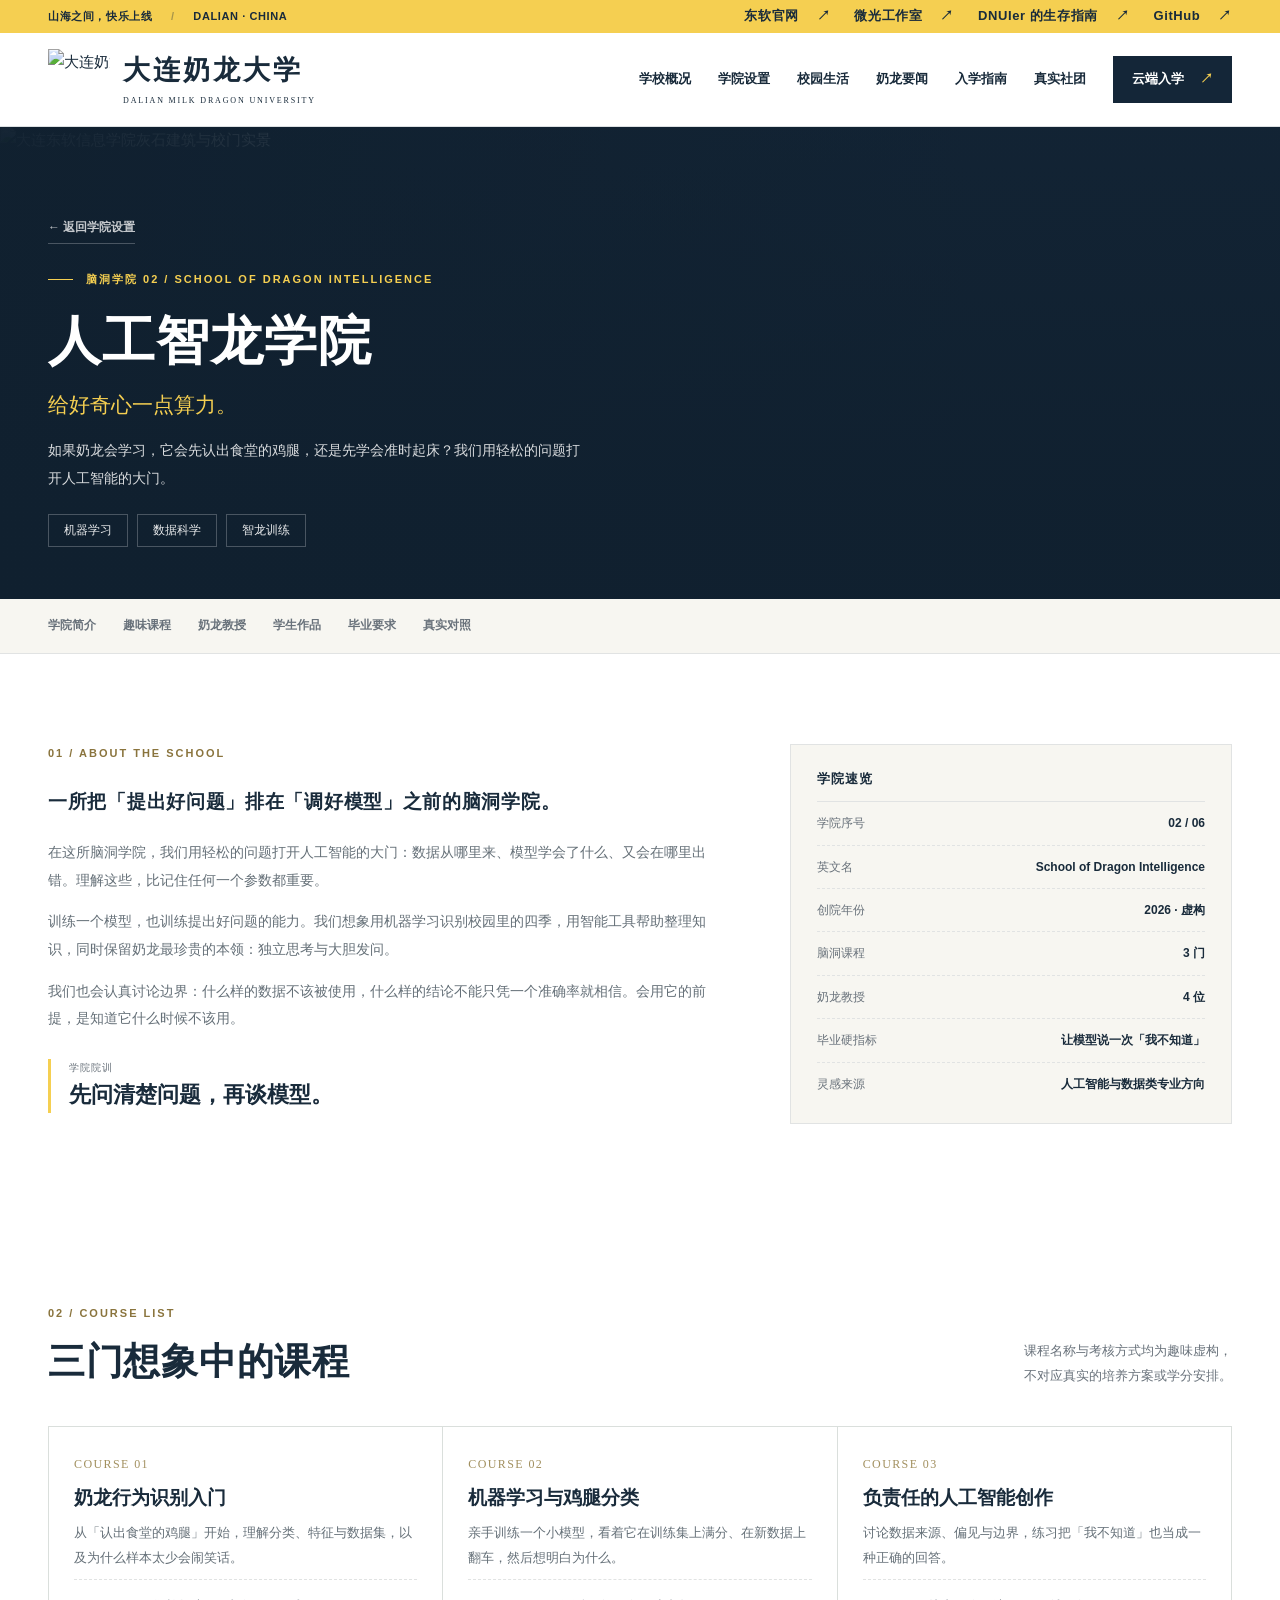
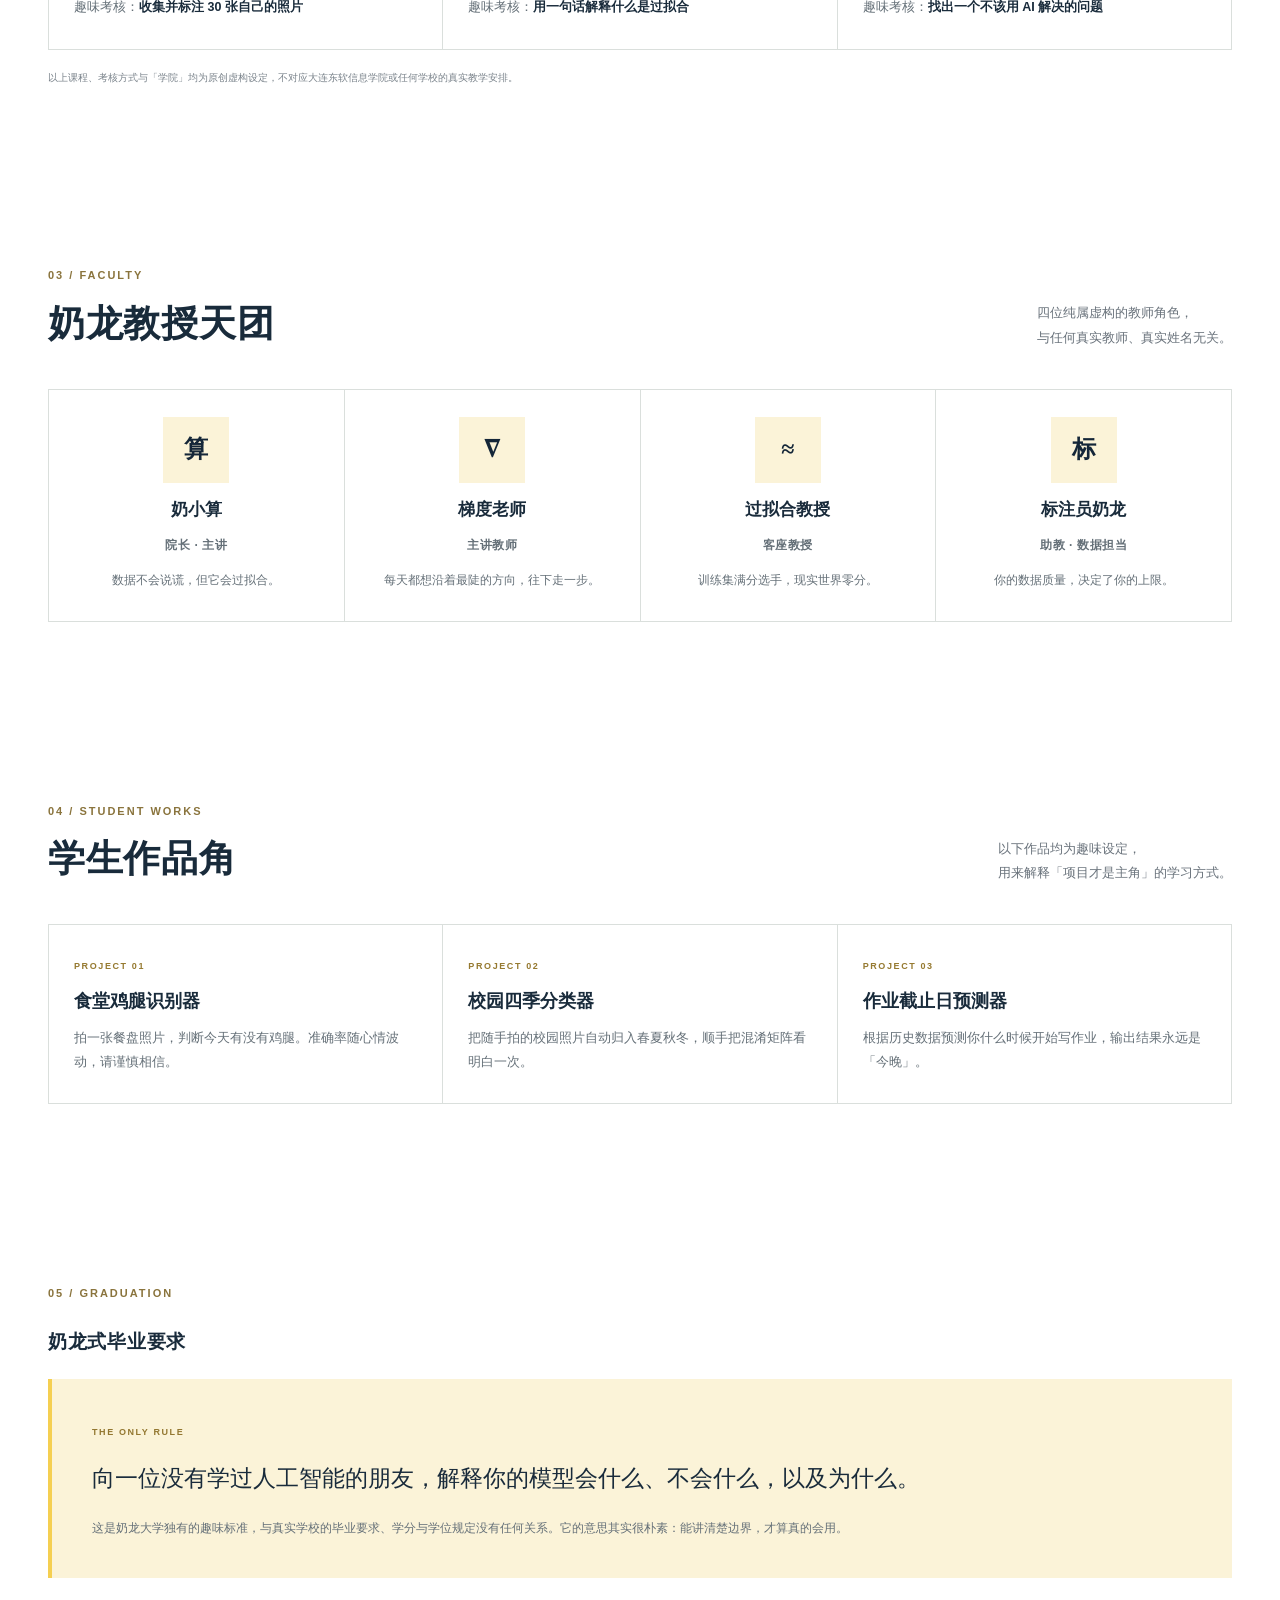
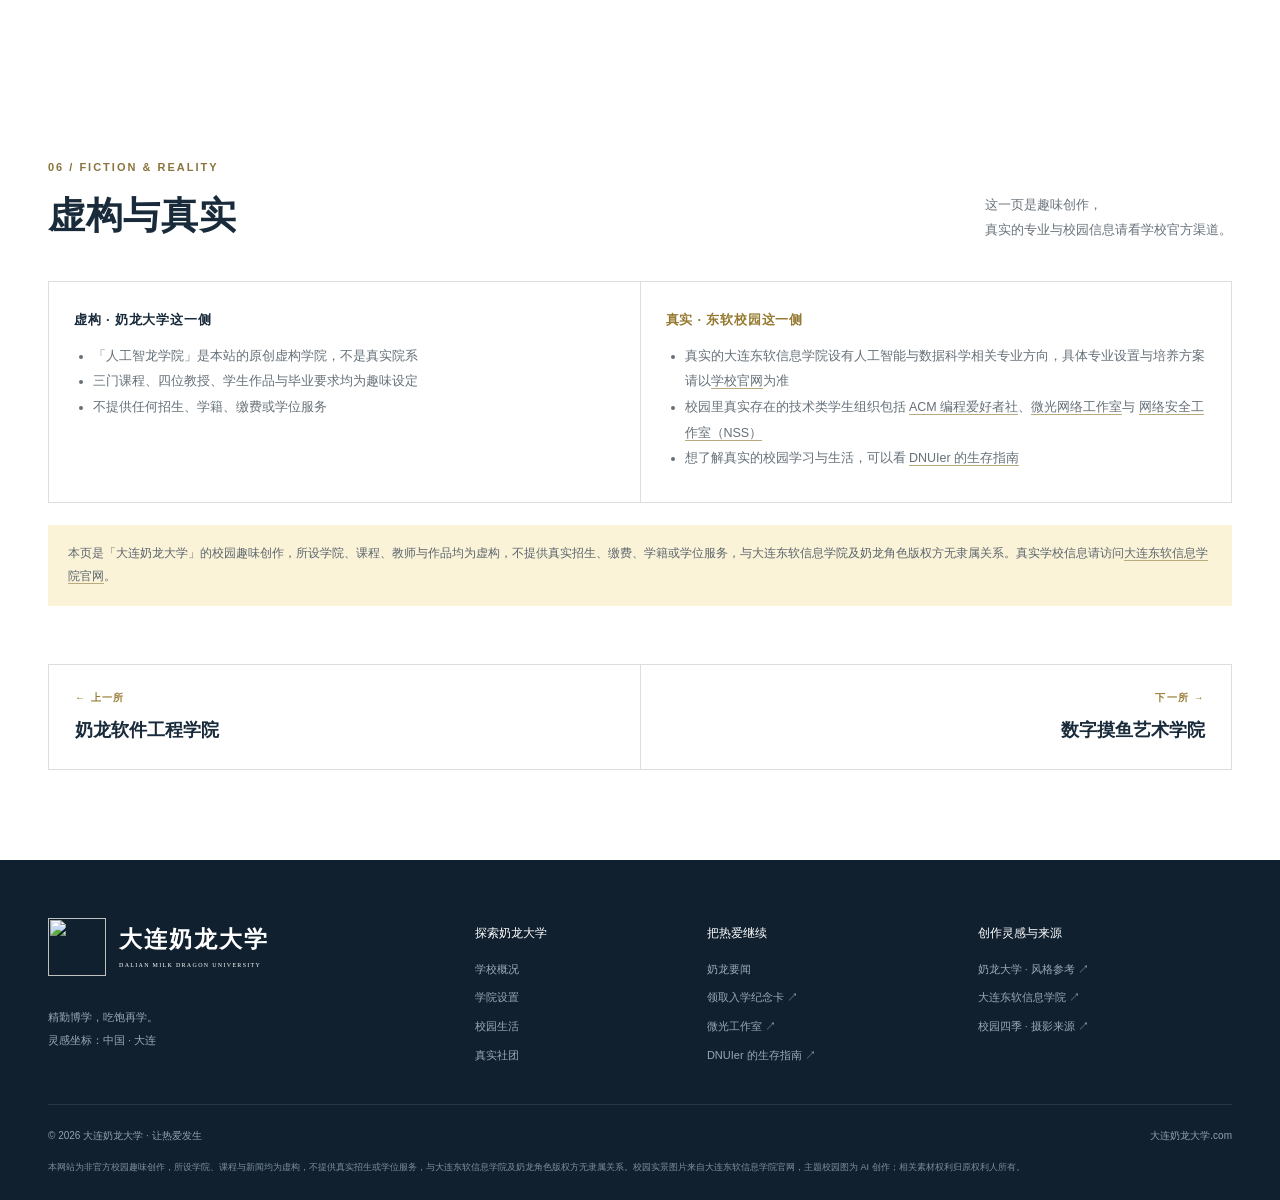
==== colleges/ai.html @ c1410fdd "Merge 15988d5e359f0f65847bacc19c4eb65c3ef01b63 into 40d638a2d2ecd57231e41bf00208ca8f3bccf29f" ====
<!doctype html>
<html lang="zh-CN">
<head>
  <meta charset="UTF-8">
  <meta name="viewport" content="width=device-width,initial-scale=1">
  <meta name="theme-color" content="#142638">
  <title>人工智龙学院 · 大连奶龙大学</title>
  <meta name="description" content="人工智龙学院：机器学习、数据科学、智龙训练。三门想象中的课程、四位虚构教授与一条趣味毕业要求。虚构内容，非招生信息。">
  <link rel="canonical" href="https://xn--pssa0vz4e155inzt.com/colleges/ai.html">
  <meta property="og:title" content="人工智龙学院 · 大连奶龙大学">
  <meta property="og:description" content="给好奇心一点算力。研究人工智能，顺便预测今天食堂吃什么。">
  <meta property="og:image" content="https://xn--pssa0vz4e155inzt.com/assets/campus-overview.webp">
  <meta property="og:type" content="website">
  <meta property="og:locale" content="zh_CN">
  <link rel="icon" href="../assets/seal.svg" type="image/svg+xml">
  <link rel="stylesheet" href="../styles.css?v=7">
  <script src="../app.js?v=2" defer></script>
</head>
<body>
<a class="skip-link" href="#main">跳到主要内容</a>
<div class="utility"><div class="container utility-inner"><span>山海之间，快乐上线 <span class="utility-location"><span class="utility-divider">/</span> DALIAN · CHINA</span></span><nav class="utility-links" aria-label="校园相关网站"><a href="https://www.neusoft.edu.cn/" target="_blank" rel="noopener noreferrer">东软官网 <span aria-hidden="true">↗</span></a><a href="https://shimmer.neusoft.edu.cn/" target="_blank" rel="noopener noreferrer">微光工作室 <span aria-hidden="true">↗</span></a><a href="https://survive.dnui.cc/" target="_blank" rel="noopener noreferrer">DNUIer 的生存指南 <span aria-hidden="true">↗</span></a><a href="https://github.com/zp-home/dalian-nailong" target="_blank" rel="noopener noreferrer">GitHub <span aria-hidden="true">↗</span></a></nav></div></div>
<header class="site-header">
  <div class="container header-inner">
    <a class="brand" href="../index.html" aria-label="大连奶龙大学首页"><img src="../assets/seal.svg" width="62" height="62" alt="大连奶龙大学趣味校徽"><span><strong>大连奶龙大学</strong><small>DALIAN MILK DRAGON UNIVERSITY</small></span></a>
    <button id="menu-toggle" class="menu-toggle" aria-label="打开导航菜单" aria-controls="site-nav" aria-expanded="false"><span></span><span></span><span></span></button>
    <nav id="site-nav" aria-label="主导航"><a href="../index.html#about">学校概况</a><a href="../index.html#colleges">学院设置</a><a href="../index.html#campus">校园生活</a><a href="../index.html#news">奶龙要闻</a><a href="../index.html#join">入学指南</a><a href="../clubs.html">真实社团</a><button class="nav-apply" data-enroll>云端入学 <span aria-hidden="true">↗</span></button></nav>
  </div>
</header>
<main id="main">
  <section class="college-hero" aria-labelledby="college-title">
    <img class="college-hero-image" src="../assets/campus-overview.webp" width="1600" height="780" alt="大连东软信息学院灰石建筑与校门实景" fetchpriority="high">
    <div class="college-hero-shade"></div>
    <div class="college-hero-content">
      <a class="college-back" href="../index.html#colleges">← 返回学院设置</a>
      <p class="eyebrow light"><span></span> 脑洞学院 02 / SCHOOL OF DRAGON INTELLIGENCE</p>
      <h1 id="college-title">人工智龙学院</h1>
      <p class="college-hero-motto">给好奇心一点算力。</p>
      <p class="college-hero-desc">如果奶龙会学习，它会先认出食堂的鸡腿，还是先学会准时起床？我们用轻松的问题打开人工智能的大门。</p>
      <div class="college-hero-tags"><span>机器学习</span><span>数据科学</span><span>智龙训练</span></div>
    </div>
  </section>
  <nav class="college-subnav" aria-label="本页导航"><div class="container"><ul><li><a href="#intro">学院简介</a></li><li><a href="#courses">趣味课程</a></li><li><a href="#faculty">奶龙教授</a></li><li><a href="#projects">学生作品</a></li><li><a href="#graduation">毕业要求</a></li><li><a href="#real">真实对照</a></li></ul></div></nav>
  <section class="section" id="intro" aria-labelledby="intro-title"><div class="container college-intro-grid">
    <div>
      <p class="eyebrow">01 / ABOUT THE SCHOOL</p>
      <h2 id="intro-title" class="college-lead">一所把「提出好问题」排在「调好模型」之前的脑洞学院。</h2>
      <p class="college-body">在这所脑洞学院，我们用轻松的问题打开人工智能的大门：数据从哪里来、模型学会了什么、又会在哪里出错。理解这些，比记住任何一个参数都重要。</p>
      <p class="college-body">训练一个模型，也训练提出好问题的能力。我们想象用机器学习识别校园里的四季，用智能工具帮助整理知识，同时保留奶龙最珍贵的本领：独立思考与大胆发问。</p>
      <p class="college-body">我们也会认真讨论边界：什么样的数据不该被使用，什么样的结论不能只凭一个准确率就相信。会用它的前提，是知道它什么时候不该用。</p>
      <div class="motto"><span>学院院训</span><strong>先问清楚问题，再谈模型。</strong></div>
    </div>
    <aside class="college-facts" aria-labelledby="facts-title">
      <h3 id="facts-title">学院速览</h3>
      <dl>
        <div><dt>学院序号</dt><dd>02 / 06</dd></div>
        <div><dt>英文名</dt><dd>School of Dragon Intelligence</dd></div>
        <div><dt>创院年份</dt><dd>2026 · 虚构</dd></div>
        <div><dt>脑洞课程</dt><dd>3 门</dd></div>
        <div><dt>奶龙教授</dt><dd>4 位</dd></div>
        <div><dt>毕业硬指标</dt><dd>让模型说一次「我不知道」</dd></div>
        <div><dt>灵感来源</dt><dd>人工智能与数据类专业方向</dd></div>
      </dl>
    </aside>
  </div></section>
  <section class="section" id="courses" aria-labelledby="courses-title"><div class="container">
    <div class="section-head"><div><p class="eyebrow">02 / COURSE LIST</p><h2 id="courses-title">三门想象中的课程</h2></div><p>课程名称与考核方式均为趣味虚构，<br>不对应真实的培养方案或学分安排。</p></div>
    <div class="college-grid-3">
      <article class="course-card"><span class="course-no">COURSE 01</span><h3>奶龙行为识别入门</h3><p>从「认出食堂的鸡腿」开始，理解分类、特征与数据集，以及为什么样本太少会闹笑话。</p><p class="course-meta">趣味考核：<b>收集并标注 30 张自己的照片</b></p></article>
      <article class="course-card"><span class="course-no">COURSE 02</span><h3>机器学习与鸡腿分类</h3><p>亲手训练一个小模型，看着它在训练集上满分、在新数据上翻车，然后想明白为什么。</p><p class="course-meta">趣味考核：<b>用一句话解释什么是过拟合</b></p></article>
      <article class="course-card"><span class="course-no">COURSE 03</span><h3>负责任的人工智能创作</h3><p>讨论数据来源、偏见与边界，练习把「我不知道」也当成一种正确的回答。</p><p class="course-meta">趣味考核：<b>找出一个不该用 AI 解决的问题</b></p></article>
    </div>
    <p class="section-footnote">以上课程、考核方式与「学院」均为原创虚构设定，不对应大连东软信息学院或任何学校的真实教学安排。</p>
  </div></section>
  <section class="section" id="faculty" aria-labelledby="faculty-title"><div class="container">
    <div class="section-head"><div><p class="eyebrow">03 / FACULTY</p><h2 id="faculty-title">奶龙教授天团</h2></div><p>四位纯属虚构的教师角色，<br>与任何真实教师、真实姓名无关。</p></div>
    <div class="college-grid-4">
      <article class="faculty-card"><div class="faculty-face" aria-hidden="true">算</div><h3>奶小算</h3><p class="faculty-role">院长 · 主讲</p><p>数据不会说谎，但它会过拟合。</p></article>
      <article class="faculty-card"><div class="faculty-face" aria-hidden="true">∇</div><h3>梯度老师</h3><p class="faculty-role">主讲教师</p><p>每天都想沿着最陡的方向，往下走一步。</p></article>
      <article class="faculty-card"><div class="faculty-face" aria-hidden="true">≈</div><h3>过拟合教授</h3><p class="faculty-role">客座教授</p><p>训练集满分选手，现实世界零分。</p></article>
      <article class="faculty-card"><div class="faculty-face" aria-hidden="true">标</div><h3>标注员奶龙</h3><p class="faculty-role">助教 · 数据担当</p><p>你的数据质量，决定了你的上限。</p></article>
    </div>
  </div></section>
  <section class="section" id="projects" aria-labelledby="projects-title"><div class="container">
    <div class="section-head"><div><p class="eyebrow">04 / STUDENT WORKS</p><h2 id="projects-title">学生作品角</h2></div><p>以下作品均为趣味设定，<br>用来解释「项目才是主角」的学习方式。</p></div>
    <div class="college-grid-3">
      <article class="work-card"><span class="tiny-label">PROJECT 01</span><h3>食堂鸡腿识别器</h3><p>拍一张餐盘照片，判断今天有没有鸡腿。准确率随心情波动，请谨慎相信。</p></article>
      <article class="work-card"><span class="tiny-label">PROJECT 02</span><h3>校园四季分类器</h3><p>把随手拍的校园照片自动归入春夏秋冬，顺手把混淆矩阵看明白一次。</p></article>
      <article class="work-card"><span class="tiny-label">PROJECT 03</span><h3>作业截止日预测器</h3><p>根据历史数据预测你什么时候开始写作业，输出结果永远是「今晚」。</p></article>
    </div>
  </div></section>
  <section class="section" id="graduation" aria-labelledby="graduation-title"><div class="container">
    <p class="eyebrow">05 / GRADUATION</p>
    <h2 id="graduation-title" class="college-lead">奶龙式毕业要求</h2>
    <div class="graduation-panel">
      <span class="tiny-label">THE ONLY RULE</span>
      <blockquote>向一位没有学过人工智能的朋友，解释你的模型会什么、不会什么，以及为什么。</blockquote>
      <p>这是奶龙大学独有的趣味标准，与真实学校的毕业要求、学分与学位规定没有任何关系。它的意思其实很朴素：能讲清楚边界，才算真的会用。</p>
    </div>
  </div></section>
  <section class="section" id="real" aria-labelledby="real-title"><div class="container">
    <div class="section-head"><div><p class="eyebrow">06 / FICTION &amp; REALITY</p><h2 id="real-title">虚构与真实</h2></div><p>这一页是趣味创作，<br>真实的专业与校园信息请看学校官方渠道。</p></div>
    <div class="real-compare">
      <div class="is-fiction"><h3>虚构 · 奶龙大学这一侧</h3><ul><li>「人工智龙学院」是本站的原创虚构学院，不是真实院系</li><li>三门课程、四位教授、学生作品与毕业要求均为趣味设定</li><li>不提供任何招生、学籍、缴费或学位服务</li></ul></div>
      <div class="is-real"><h3>真实 · 东软校园这一侧</h3><ul><li>真实的大连东软信息学院设有人工智能与数据科学相关专业方向，具体专业设置与培养方案请以<a href="https://www.neusoft.edu.cn/" target="_blank" rel="noopener noreferrer">学校官网</a>为准</li><li>校园里真实存在的技术类学生组织包括 <a href="https://acm.dnui.cc/" target="_blank" rel="noopener noreferrer">ACM 编程爱好者社</a>、<a href="https://shimmer.neusoft.edu.cn/" target="_blank" rel="noopener noreferrer">微光网络工作室</a>与 <a href="https://nss.dnui.cc/" target="_blank" rel="noopener noreferrer">网络安全工作室（NSS）</a></li><li>想了解真实的校园学习与生活，可以看 <a href="https://survive.dnui.cc/" target="_blank" rel="noopener noreferrer">DNUIer 的生存指南</a></li></ul></div>
    </div>
    <p class="college-note">本页是「大连奶龙大学」的校园趣味创作，所设学院、课程、教师与作品均为虚构，不提供真实招生、缴费、学籍或学位服务，与大连东软信息学院及奶龙角色版权方无隶属关系。真实学校信息请访问<a href="https://www.neusoft.edu.cn/" target="_blank" rel="noopener noreferrer">大连东软信息学院官网</a>。</p>
    <nav class="college-pager" aria-label="学院导航"><a href="code.html"><span>← 上一所</span><strong>奶龙软件工程学院</strong></a><a class="is-next" href="design.html"><span>下一所 →</span><strong>数字摸鱼艺术学院</strong></a></nav>
  </div></section>
</main>
<footer class="site-footer"><div class="container"><div class="footer-main"><div><a class="brand footer-brand" href="../index.html"><img src="../assets/seal.svg" width="58" height="58" alt=""><span><strong>大连奶龙大学</strong><small>DALIAN MILK DRAGON UNIVERSITY</small></span></a><p>精勤博学，吃饱再学。<br>灵感坐标：中国 · 大连</p></div><div><h3>探索奶龙大学</h3><a href="../index.html#about">学校概况</a><a href="../index.html#colleges">学院设置</a><a href="../index.html#campus">校园生活</a><a href="../clubs.html">真实社团</a></div><div><h3>把热爱继续</h3><a href="../index.html#news">奶龙要闻</a><button data-enroll>领取入学纪念卡 ↗</button><a href="https://shimmer.neusoft.edu.cn/" target="_blank" rel="noopener noreferrer">微光工作室 ↗</a><a href="https://survive.dnui.cc/" target="_blank" rel="noopener noreferrer">DNUIer 的生存指南 ↗</a></div><div><h3>创作灵感与来源</h3><a href="https://www.milkdragonuniversity.me/" target="_blank" rel="noopener noreferrer">奶龙大学 · 风格参考 ↗</a><a href="https://www.neusoft.edu.cn/" target="_blank" rel="noopener noreferrer">大连东软信息学院 ↗</a><a href="https://www.neusoft.edu.cn/html/1074/" target="_blank" rel="noopener noreferrer">校园四季 · 摄影来源 ↗</a></div></div><div class="footer-bottom"><span>© 2026 大连奶龙大学 · 让热爱发生</span><span>大连奶龙大学.com</span></div><p class="disclaimer">本网站为非官方校园趣味创作，所设学院、课程与新闻均为虚构，不提供真实招生或学位服务，与大连东软信息学院及奶龙角色版权方无隶属关系。校园实景图片来自大连东软信息学院官网，主题校园图为 AI 创作；相关素材权利归原权利人所有。</p></div></footer>
<button id="back-to-top" class="back-to-top" aria-label="回到顶部">↑</button>
<dialog id="enroll-dialog" class="site-dialog enroll-dialog" aria-labelledby="enroll-title"><button type="button" class="dialog-close" data-close aria-label="关闭入学纪念卡">×</button><p class="dialog-eyebrow">A WARM WELCOME TO DMDU</p><h2 id="enroll-title" class="dialog-title">你好，未来的奶龙同学。</h2><form id="enroll-form"><p class="dialog-description">给快乐一点仪式感。填一个昵称，领取你的专属纪念卡。</p><label for="student-name">你的昵称</label><input id="student-name" name="nickname" maxlength="12" placeholder="例如：今天不写 Bug" required autocomplete="off"><label for="student-college">选择你的脑洞学院</label><select id="student-college" name="college" required><option value="" disabled selected>哪一种热爱，最像你？</option><option value="code">奶龙软件工程学院</option><option value="ai">人工智龙学院</option><option value="design">数字摸鱼艺术学院</option><option value="business">零食数字商学院</option><option value="language">龙语国际交流学院</option><option value="health">健康午睡科技学院</option></select><label class="consent-label"><input id="fun-consent" type="checkbox" required><span>我知道这是一张趣味纪念卡，不是真实录取凭证。</span></label><button class="button button-yellow" type="submit">生成我的纪念卡 <span>↗</span></button><p class="form-note">只在当前浏览器生成，不上传或保存你的昵称。</p></form><div id="enroll-result" hidden><div class="result-card"><img src="../assets/seal.svg" width="66" height="66" alt="大连奶龙大学校徽"><p>大连奶龙大学 · 入学纪念卡</p><h3 id="card-name"></h3><p>欢迎加入 <strong id="card-college"></strong></p><p class="result-card-meta"><span id="card-id"></span><span id="card-date"></span></p><small>校园趣味纪念卡 · 非录取凭证</small></div><div class="result-actions"><button id="download-card" type="button" class="button button-yellow">下载纪念卡 ↓</button><button id="enroll-reset" type="button" class="button button-plain">再做一张</button></div></div></dialog>
</body>
</html>
---- styles.css ----
@charset "UTF-8";
:root{--navy:#142638;--navy-deep:#10202f;--yellow:#f5cf51;--yellow-light:#fbf3d8;--paper:#f7f6f1;--ink:#192b3b;--muted:#69727b;--line:#e1e3e3;--serif:"Songti SC","STSong","Noto Serif CJK SC","SimSun",serif;--sans:-apple-system,BlinkMacSystemFont,"PingFang SC","Microsoft YaHei",Arial,sans-serif}
*{box-sizing:border-box}html{scroll-behavior:smooth;scroll-padding-top:108px}body{margin:0;background:#fff;color:var(--ink);font-family:var(--sans);font-size:15px;line-height:1.7;-webkit-font-smoothing:antialiased}button,input,select{font:inherit}button,a{-webkit-tap-highlight-color:transparent}button{color:inherit;cursor:pointer}button{border:0}a{color:inherit;text-decoration:none}img{display:block;max-width:100%;object-fit:cover}h1,h2,h3,p{margin:0}button:focus-visible,a:focus-visible,summary:focus-visible,input:focus-visible,select:focus-visible{outline:3px solid #b8860b;outline-offset:5px}[hidden]{display:none!important}.container{width:min(1240px,calc(100% - 96px));margin-inline:auto}.skip-link{position:fixed;top:-100px;left:20px;background:var(--yellow);padding:12px;z-index:100}.skip-link:focus{top:10px}.utility{background:var(--yellow);font-size:11px;font-weight:600;letter-spacing:.6px}.utility-inner{height:33px;display:flex;justify-content:space-between;align-items:center}.utility-divider{margin:0 15px;opacity:.35}.utility a{font-size:13px;display:flex;gap:18px;align-items:center}.utility a:hover{text-decoration:underline}.site-header{position:sticky;top:0;z-index:30;background:rgba(255,255,255,.97);border-bottom:1px solid #dce0e2;backdrop-filter:blur(14px)}.header-inner{height:93px;display:flex;align-items:center;justify-content:space-between;gap:28px}.brand{display:inline-flex;align-items:center;gap:13px;white-space:nowrap}.brand img{flex-shrink:0}.brand strong{display:block;font-family:var(--serif);font-size:27px;font-weight:900;letter-spacing:3px;line-height:1.4}.brand small{display:block;font-family:Georgia,serif;font-size:8px;letter-spacing:1.85px;margin-top:4px}#site-nav{display:flex;align-items:center;gap:27px;font-size:13px;font-weight:600}#site-nav>a{padding-block:33px;position:relative}#site-nav>a:after{content:"";position:absolute;bottom:25px;left:0;width:0;height:2px;background:var(--yellow);transition:width .2s}#site-nav>a:hover:after{width:100%}.nav-apply{background:var(--navy);color:#fff;padding:12px 19px;font-size:13px}.nav-apply span{color:var(--yellow);margin-left:12px}.nav-apply:hover{background:#294258}.menu-toggle{display:none}.hero{position:relative;min-height:630px;height:min(720px,calc(100svh - 126px));background:var(--navy);isolation:isolate;overflow:hidden}.hero-image{width:100%;height:100%;position:absolute;inset:0;object-position:center 59%;z-index:-3}.hero-shade{position:absolute;inset:0;background:linear-gradient(90deg,rgba(8,22,34,.84) 0%,rgba(10,24,36,.58) 39%,rgba(12,25,33,.16) 66%,rgba(12,25,33,.06)),linear-gradient(0deg,rgba(8,22,34,.34),transparent 35%);z-index:-2}.hero-content{padding-top:104px;padding-bottom:80px;color:#fff}.eyebrow{font-family:Arial,var(--sans);font-size:11px;font-weight:700;letter-spacing:2px;color:#8a743d;margin-bottom:20px;display:flex;align-items:center;gap:13px}.eyebrow.light{color:var(--yellow)}.eyebrow.light>span{width:25px;height:1px;background:var(--yellow)}h1{font-family:var(--serif);font-weight:900;font-size:clamp(42px,4.3vw,65px);line-height:1.38;letter-spacing:1px}h1 span{color:var(--yellow)}.hero-description{font-size:16px;line-height:2;color:#e4e9e9;letter-spacing:.5px;margin-top:23px}.hero-actions{display:flex;gap:15px;margin-top:35px}.button{display:inline-flex;align-items:center;justify-content:space-between;gap:34px;padding:15px 24px;font-size:13px;font-weight:700;min-height:53px;transition:transform .2s,background .2s}.button:hover{transform:translateY(-2px)}.button-yellow{background:var(--yellow);color:var(--navy)}.button-yellow:hover{background:#ffe180}.button-outline{color:#fff;border:1px solid #a3adb4;background:#ffffff05}.button-outline:hover{background:#ffffff17}.hero-note{font-size:11px;color:#c3ced4;margin-top:23px;letter-spacing:1px}.hero-caption{position:absolute;bottom:25px;right:max(48px,calc((100% - 1240px)/2));left:max(48px,calc((100% - 1240px)/2));display:flex;justify-content:space-between;color:#fff;font-size:11px;letter-spacing:1.5px}.hero-caption>span:first-child{border-top:2px solid var(--yellow);padding-top:9px}.hero-caption>span:last-child{display:flex;align-items:center;gap:20px}.hero-caption i{font-style:normal;font-size:10px;background:#14263860;padding:3px 8px;border:1px solid #ffffff40}.bulletin{background:var(--navy);color:#d9dfe3}.bulletin-inner{min-height:62px;display:flex;align-items:center;gap:26px;font-size:12px}.bulletin-label{display:flex;align-items:center;gap:11px;color:var(--yellow);font-weight:700;white-space:nowrap;padding-right:25px;border-right:1px solid #ffffff26}.live-dot{width:6px;height:6px;border-radius:50%;background:var(--yellow)}.bulletin-inner>button{margin-left:auto;background:transparent;color:var(--yellow);font-size:12px;white-space:nowrap}.bulletin-inner>button>span{margin-left:24px}.numbers{display:grid;grid-template-columns:repeat(4,1fr);padding-block:35px;border-bottom:1px solid var(--line)}.numbers>div{border-right:1px solid var(--line);padding-left:50px}.numbers>div:first-child{padding-left:0}.numbers>div:last-child{border:0}.numbers strong{font-family:Georgia,serif;font-size:41px;font-weight:400;line-height:1.3}.numbers strong>span{font-family:var(--serif);font-size:18px;margin-left:5px}.numbers p{font-size:12px;color:var(--muted);margin-top:6px}.section{padding:90px 0}.about-grid{display:grid;grid-template-columns:1fr 1fr;gap:80px;align-items:center}.about-picture{position:relative;padding-bottom:64px}.about-picture>img{width:100%;height:430px;object-position:45% center}.photo-tag{position:absolute;bottom:32px;right:-25px;background:var(--yellow);width:238px;padding:24px 30px}.photo-tag>span{font-family:Arial,sans-serif;font-size:9px;letter-spacing:2px}.photo-tag strong{display:block;font-family:var(--serif);font-size:25px;line-height:1.65;margin-top:8px}.picture-credit{display:block;font-size:9px;color:var(--muted);margin-top:12px}.about-copy h2{font-size:45px}.about-copy>p:not(.eyebrow){font-size:14px;color:var(--muted);margin-top:18px;line-height:1.95}.about-copy>p.intro{font-size:17px;color:var(--ink);margin-top:25px}h2{font-family:var(--serif);font-size:37px;line-height:1.45;font-weight:900;letter-spacing:.7px}.accent-underline{background:linear-gradient(transparent 79%,var(--yellow) 79%,var(--yellow) 92%,transparent 92%)}.motto{margin-top:26px;padding-left:18px;border-left:3px solid var(--yellow)}.motto>span{display:block;font-size:10px;letter-spacing:1px;color:var(--muted)}.motto>strong{font-family:var(--serif);font-size:22px;font-weight:600}.text-link{font-size:12px;font-weight:600;display:inline-flex;align-items:center;gap:25px;border-bottom:1px solid var(--line);padding-bottom:8px;margin-top:25px}.text-link:hover{border-color:#947122}.colleges-section{background:var(--paper)}.section-head{display:flex;align-items:flex-end;justify-content:space-between;gap:30px;margin-bottom:38px}.section-head .eyebrow{margin-bottom:12px}.section-head>p{font-size:13px;color:var(--muted);line-height:1.9;flex-shrink:0}.college-grid{display:grid;grid-template-columns:repeat(3,1fr);gap:1px;background:#dadfdc;border:1px solid #dadfdc}.college-card{display:block;text-align:left;background:#fff;padding:28px 29px 0;transition:background .2s;min-width:0}.college-card:hover{background:#fffaf0}.college-top{display:flex;align-items:center;justify-content:space-between;margin-bottom:19px}.college-symbol{height:44px;min-width:49px;display:flex;align-items:center;justify-content:center;background:var(--yellow-light);font-family:Georgia,serif;font-size:25px;font-weight:700}.college-number{color:#b4bbc0;font-family:Georgia,serif;font-size:18px}.college-card h3{font-family:var(--serif);font-size:22px;font-weight:800}.college-en{font-family:Arial,sans-serif;font-size:8px;letter-spacing:1.1px;color:#8b949b;margin-top:4px}.college-description{font-size:12px;color:var(--muted);margin-top:16px;line-height:1.9;min-height:60px}.college-bottom{display:flex;align-items:center;justify-content:space-between;gap:8px;font-size:10px;border-top:1px solid var(--line);margin-top:23px;padding:17px 0;color:#6b777e}.college-bottom>span{font-size:21px;color:var(--navy);transition:transform .2s}.college-card:hover .college-bottom>span{transform:translate(3px,-3px)}.section-footnote{font-size:10px;color:#7a838b;margin-top:19px}.campus-grid{display:grid;grid-template-columns:repeat(3,1fr);gap:23px}.campus-card{background:var(--navy);color:#fff;text-align:left;padding:0;overflow:hidden}.campus-card>img{width:100%;height:244px;transition:transform .5s}.campus-card:hover>img{transform:scale(1.045)}.campus-card-content{display:block;padding:24px 25px}.tiny-label{font-family:Arial,sans-serif;font-size:9px;letter-spacing:1.6px;font-weight:600}.campus-card-content>.tiny-label{color:var(--yellow)}.campus-card-content>strong{display:block;font-family:var(--serif);font-size:24px;font-weight:700;margin-top:10px}.campus-card-content>span:last-child{font-size:11px;color:#bfcbd3;margin-top:15px;display:flex;align-items:center;justify-content:space-between;gap:8px}.campus-card b{font-size:22px;font-weight:400;color:var(--yellow)}.news-section{background:var(--paper)}.news-filters{display:flex;gap:6px}.news-filters>button{font-size:12px;background:transparent;padding:8px 15px;border-bottom:2px solid transparent;color:var(--muted)}.news-filters>button[aria-pressed="true"]{border-bottom-color:#b99229;color:var(--navy);font-weight:700}.news-layout{display:grid;grid-template-columns:.8fr 1.4fr;gap:60px}.news-lead{background:var(--yellow);padding:32px;position:relative;overflow:hidden;min-height:450px}.news-lead>.tiny-label{font-size:10px}.news-lead h3{font-family:Georgia,serif;font-weight:400;font-size:54px;line-height:1.03;margin-top:25px;letter-spacing:-2px;position:relative;z-index:1}.news-lead h3>span{font-style:italic}.news-lead>p{font-size:15px;line-height:1.8;margin-top:23px;position:relative;z-index:1}.news-lead>img{position:absolute;right:-28px;bottom:60px;opacity:.22;width:230px;height:230px;transform:rotate(-18deg);mix-blend-mode:multiply}.news-lead-bottom{position:absolute;bottom:24px;left:32px;right:32px;display:flex;justify-content:space-between;font-size:11px;border-top:1px solid #14263835;padding-top:15px}.news-list article{border-top:1px solid #ced5d7}.news-list article:last-child{border-bottom:1px solid #ced5d7}.news-list article>button{display:flex;align-items:center;gap:25px;text-align:left;width:100%;background:transparent;padding:23px 0}.news-list article>button:hover h3{color:#9a751b}.news-date{width:65px;flex-shrink:0;text-align:center}.news-date strong{font-family:Georgia,serif;font-size:35px;font-weight:400;display:block;line-height:1.2}.news-date small{font-size:10px;color:var(--muted)}.news-type{font-size:10px;color:#a28532}.news-body h3{font-family:var(--serif);font-size:18px;line-height:1.5;font-weight:700;margin-top:4px}.news-body>p{font-size:11px;color:var(--muted);margin-top:6px}.news-arrow{margin-left:auto;font-size:22px;align-self:center}.join-section{padding:80px 0;background:var(--navy);color:#fff;overflow:hidden}.join-grid{display:grid;grid-template-columns:1fr 1fr;gap:95px;align-items:center}.join-section h2{font-size:43px}.join-section h2 span{color:var(--yellow)}.join-section p:not(.eyebrow){font-size:13px;color:#c0cbd3;line-height:2;margin-top:24px}.join-section .button{margin-top:29px}.join-small{font-size:10px;color:#a3b1bd;display:block;margin-top:13px}.admission-preview{background:#fffcf1;color:var(--navy);padding:30px 34px;transform:rotate(3deg);position:relative;box-shadow:12px 14px 0 #ffffff08}.admission-brand{display:flex;align-items:center;gap:10px}.admission-brand>span{font-family:var(--serif);font-size:20px;font-weight:700}.admission-brand small{font-family:Georgia,serif;font-size:6px;letter-spacing:.8px;display:block;margin-top:2px}.admission-brand>b{margin-left:auto;font-size:10px;font-family:Georgia,serif;letter-spacing:2px}.admission-rule{height:3px;background:var(--navy);border-bottom:1px solid var(--navy);margin:20px 0 22px}.admission-preview>.tiny-label{font-size:8px;color:#937730}.admission-preview h3{font-family:var(--serif);font-size:28px;margin-top:12px}.admission-preview>p{color:#667078!important;font-size:12px!important;line-height:2!important;margin-top:16px!important}.admission-footer{display:flex;align-items:center;justify-content:space-between;margin-top:15px}.admission-footer small{display:block;font-size:10px;color:#7c8588}.admission-footer strong{font-size:13px;font-weight:600}.admission-stamp{width:83px;height:83px;border:2px solid #b893389c;outline:1px solid #b893389c;outline-offset:-7px;border-radius:50%;display:flex;flex-direction:column;justify-content:center;text-align:center;color:#a6873c;font-family:var(--serif);font-size:13px;transform:rotate(-15deg);line-height:1.4}.admission-stamp b{font-family:Georgia,serif;font-size:23px;font-weight:400}.admission-fine{border-top:1px solid #dedccf;margin-top:18px;padding-top:12px;font-size:9px;color:#8d928d;letter-spacing:1px}.faq-section{padding:72px 0}.faq-grid{display:grid;grid-template-columns:1fr 1.4fr;gap:60px}.faq-section h2{font-size:30px}.faq-list details{border-bottom:1px solid var(--line)}.faq-list summary{list-style:none;cursor:pointer;display:flex;justify-content:space-between;gap:15px;font-size:13px;font-weight:600;padding:18px 0}.faq-list summary::-webkit-details-marker{display:none}.faq-list summary>span{font-size:19px;line-height:1}.faq-list details[open] summary>span{transform:rotate(45deg)}.faq-list p{font-size:12px;color:var(--muted);padding-bottom:20px;line-height:2}.faq-list a{text-decoration:underline}.site-footer{background:var(--navy-deep);color:#c4ced6;padding:58px 0 24px}.footer-main{display:grid;grid-template-columns:2fr 1fr 1.2fr 1.3fr;gap:36px;padding-bottom:39px}.footer-brand{color:#fff}.footer-brand strong{font-size:23px;letter-spacing:2px}.footer-brand small{font-size:6px;letter-spacing:1.3px}.footer-main>div>p{font-size:11px;line-height:2.1;color:#98a8b5;margin-top:22px}.footer-main h3{font-size:12px;font-weight:500;color:#fff;margin:5px 0 16px}.footer-main>div>a:not(.brand),.footer-main>div>button{display:block;background:transparent;padding:0;font-size:11px;color:#98a8b5;margin-top:10px;text-align:left}.footer-main a:hover,.footer-main button:hover{color:var(--yellow)}.footer-bottom{display:flex;justify-content:space-between;font-size:10px;border-top:1px solid #ffffff18;padding-top:22px;color:#91a1ae}.disclaimer{font-size:9px;line-height:1.9;color:#7c8e9d;margin-top:15px}.back-to-top{position:fixed;bottom:25px;right:23px;width:42px;height:42px;background:var(--yellow);font-size:21px;box-shadow:0 3px 15px #14263825;z-index:25;opacity:0;pointer-events:none;transform:translateY(15px);transition:opacity .2s,transform .2s}.back-to-top.is-visible{opacity:1;pointer-events:auto;transform:none}.mobile-break{display:none}.modal-open{overflow:hidden}
.site-dialog{border:0;padding:44px;width:min(660px,calc(100% - 32px));max-height:85svh;overflow:auto;color:var(--ink);background:#fffdf7;box-shadow:0 22px 90px #0004}.site-dialog::backdrop{background:#0a1b2bcc;backdrop-filter:blur(6px)}.dialog-close{position:absolute;right:17px;top:12px;background:transparent;font-size:29px;width:38px;height:38px;line-height:1}.dialog-eyebrow{font-size:10px;letter-spacing:1.5px;color:#967a31;font-weight:600;margin:8px 0 14px}.dialog-title{font-family:var(--serif);font-size:30px;line-height:1.5;margin:0 0 18px}.dialog-description{font-size:14px;line-height:1.95;color:#657078;margin:14px 0}.dialog-note{padding:15px;background:var(--yellow-light);font-size:12px;line-height:1.9;margin-top:23px}.dialog-figure{margin:20px 0}.dialog-figure img{width:100%;height:auto;max-height:310px}.dialog-figure figcaption{font-size:10px;color:var(--muted);margin-top:7px}.enroll-dialog{width:min(570px,calc(100% - 32px))}#enroll-form>label:not(.consent-label){font-size:12px;font-weight:600;display:block;margin:19px 0 8px}#enroll-form>input,#enroll-form>select{background:#fff;border:1px solid #ced4d5;border-radius:0;width:100%;padding:12px;font-size:14px;color:var(--ink);min-height:47px}.consent-label{display:flex;align-items:flex-start;gap:9px;font-size:11px;color:var(--muted);margin:22px 0}.consent-label input{margin-top:3px;accent-color:var(--navy);width:15px;height:15px;flex-shrink:0}#enroll-form>.button{width:100%}.form-note{font-size:10px;color:var(--muted);margin-top:12px;text-align:center}.result-card{border:2px solid #c5a646;padding:27px 22px;background:#fff9df;text-align:center}.result-card>img{margin:0 auto 10px}.result-card>p{font-size:12px;line-height:1.9}.result-card h3{font-family:var(--serif);font-size:32px;margin:22px 0 12px;overflow-wrap:anywhere}.result-card small{font-size:10px;color:#8a805d}.result-card-meta{display:flex;flex-wrap:wrap;justify-content:center;gap:16px;margin:25px 0 15px;font-size:9px!important;color:var(--muted)}.result-actions{display:flex;gap:14px;margin-top:22px}.button-plain{background:#edece5;font-weight:400}.result-actions .button{gap:8px;justify-content:center;flex:1}
@media(min-width:1700px){.hero-content{padding-top:135px}.hero{height:760px}}@media(max-width:1180px){.container{width:calc(100% - 64px)}#site-nav{gap:17px}.brand strong{font-size:23px;letter-spacing:2px}.brand small{font-size:6.5px;letter-spacing:1.5px}.brand img{width:55px;height:55px}.header-inner{gap:15px}.nav-apply{padding-inline:12px}h1{font-size:51px}.about-grid{gap:55px}.section-head h2{font-size:31px}.section-head>p{font-size:12px}.college-card{padding-inline:23px}.college-card h3{font-size:20px}.college-bottom{font-size:9px}.news-layout{gap:38px}.news-body h3{font-size:17px}.join-grid{gap:60px}.join-section h2{font-size:39px}.admission-preview{padding:26px}.footer-main{gap:22px}.hero-caption{left:32px;right:32px}}
@media(max-width:960px){#site-nav{gap:14px;font-size:12px}#site-nav>a{padding-block:25px}.header-inner{height:80px}.nav-apply{display:none}.brand strong{font-size:21px}.hero{min-height:580px}.hero-content{padding-top:95px}h1{font-size:47px}.about-grid{gap:45px}.about-picture>img{height:400px}.about-copy h2{font-size:37px}.photo-tag{right:-15px;width:210px}.section{padding:70px 0}.college-grid{grid-template-columns:repeat(2,1fr)}.college-card h3{font-size:23px}.college-description{min-height:45px}.college-bottom{font-size:10px}.campus-grid{gap:15px}.campus-card>img{height:195px}.campus-card-content{padding:21px 18px}.campus-card-content>strong{font-size:20px}.campus-card-content>span:last-child{font-size:10px}.news-layout{grid-template-columns:.75fr 1.3fr;gap:25px}.news-lead{padding:24px}.news-lead h3{font-size:43px}.news-list article>button{gap:15px}.news-body>p{display:none}.news-list article>button{min-height:111px}.news-date{width:50px}.join-grid{gap:35px}.admission-brand>b{display:none}.join-section h2{font-size:35px}.admission-preview h3{font-size:24px}.faq-grid{gap:30px}.faq-section h2{font-size:25px}.footer-main{grid-template-columns:1.8fr 1fr 1.2fr}.footer-main>div:last-child{grid-column:1/-1;display:flex;gap:24px;align-items:baseline}.footer-main>div:last-child h3{margin:0}}
@media(max-width:760px){html{scroll-padding-top:85px}.container{width:calc(100% - 40px)}.utility-inner{height:30px;font-size:9px}.utility-inner>span{letter-spacing:0}.utility-divider{margin-inline:6px}.utility a{font-size:11px;gap:8px}.header-inner{height:76px}.brand img{width:47px;height:47px}.brand{gap:9px}.brand strong{font-size:21px;letter-spacing:2px}.brand small{font-size:5.5px;letter-spacing:1.4px}.menu-toggle{display:flex;background:transparent;padding:12px 0 12px 12px;flex-direction:column;gap:5px}.menu-toggle span{display:block;width:23px;height:2px;background:var(--navy)}#site-nav{display:none;position:absolute;top:76px;left:0;right:0;background:#fff;padding:14px 20px 22px;border-bottom:1px solid var(--line);box-shadow:0 15px 20px #14263810}#site-nav.is-open{display:flex;flex-direction:column;align-items:stretch;gap:0}#site-nav>a{padding:12px 6px;border-bottom:1px solid #eee;font-size:14px}#site-nav>a:after{display:none}#site-nav .nav-apply{display:block;margin-top:16px;text-align:left;padding:12px}.hero{height:610px;min-height:0}.hero-image{object-position:94% center}.hero-shade{background:linear-gradient(90deg,#0a1b2bd9,#0a1b2b61 70%,#0a1b2b22),linear-gradient(0deg,#0a1b2b55,transparent)}.hero-content{padding-top:94px;padding-bottom:65px}.hero-content .eyebrow{font-size:9px;letter-spacing:2px}h1{font-size:39px;line-height:1.45}.hero-description{font-size:13px;line-height:2.1;margin-top:20px;letter-spacing:0}.hero-actions{gap:10px;margin-top:29px}.button{font-size:12px;padding:13px 17px;gap:22px;min-height:48px}.hero-note{font-size:9px;margin-top:19px}.hero-caption{left:20px;right:20px;bottom:23px;font-size:9px}.hero-caption>span:last-child{gap:9px}.hero-caption i{font-size:8px}.bulletin-inner{flex-wrap:wrap;gap:8px 15px;padding-block:13px;font-size:10px}.bulletin-label{padding-right:14px;font-size:11px}.bulletin-inner>span:nth-child(2){flex:1}.bulletin-inner>button{display:none}.numbers{grid-template-columns:repeat(2,1fr);padding-block:8px}.numbers>div{padding:22px 0 22px 24px}.numbers>div:first-child{padding-left:0}.numbers>div:nth-child(2){border-right:0}.numbers>div:nth-child(3){padding-left:0;border-top:1px solid var(--line)}.numbers>div:nth-child(4){border-top:1px solid var(--line)}.numbers strong{font-size:35px}.numbers p{font-size:10px}.section{padding:55px 0}.about-grid{grid-template-columns:1fr;gap:26px}.about-picture{padding-bottom:45px}.about-picture>img{height:270px}.photo-tag{width:204px;padding:18px 23px;bottom:18px;right:0}.photo-tag strong{font-size:22px}.photo-tag>span{font-size:8px}.picture-credit{font-size:8px;max-width:40%}.about-copy h2{font-size:38px}.about-copy .eyebrow{margin-bottom:15px}.about-copy>p:not(.eyebrow){font-size:13px}.about-copy>p.intro{font-size:16px}.section-head{display:block;margin-bottom:26px}.section-head h2{font-size:29px}.section-head>p{margin-top:17px;font-size:12px}.eyebrow{font-size:9px;letter-spacing:1.8px}.college-grid{grid-template-columns:1fr 1fr}.college-card{padding:20px 15px 0}.college-top{margin-bottom:15px}.college-symbol{min-width:39px;height:38px;font-size:21px}.college-number{font-size:15px}.college-card h3{font-size:18px;line-height:1.5;max-width:8em}.college-en{font-size:6px;letter-spacing:.4px;min-height:21px}.college-description{font-size:11px;line-height:1.8;min-height:80px;margin-top:11px}.college-bottom{font-size:9px;line-height:1.6;padding-block:12px;min-height:52px;margin-top:15px}.college-bottom>span{font-size:18px}.section-footnote{font-size:9px;line-height:1.8}.campus-grid{grid-template-columns:1fr;gap:22px}.campus-card>img{height:245px}.campus-card-content{padding:22px}.campus-card-content>strong{font-size:26px}.campus-card-content>span:last-child{font-size:12px;margin-top:10px}.news-filters{margin-top:22px;justify-content:space-between;gap:0}.news-filters>button{padding:8px 10px;font-size:11px}.news-layout{grid-template-columns:1fr;gap:25px}.news-lead{min-height:310px;padding:28px}.news-lead h3{font-size:49px;margin-top:18px}.news-lead>p{font-size:13px;margin-top:15px}.news-lead>img{right:12px;bottom:40px;width:175px;height:175px}.news-lead-bottom{left:28px;right:28px;bottom:18px;font-size:10px;padding-top:10px}.news-lead>.tiny-label{font-size:8px}.news-list article>button{padding:21px 0;gap:19px;min-height:110px}.news-body h3{font-size:17px}.news-type{font-size:9px}.news-date strong{font-size:31px}.news-date small{font-size:9px}.join-section{padding:56px 0 60px}.join-grid{grid-template-columns:1fr;gap:50px}.join-section h2{font-size:36px}.join-section p:not(.eyebrow){font-size:13px}.admission-preview{max-width:460px;width:calc(100% - 12px);margin:auto;padding:25px;transform:rotate(2deg)}.admission-preview h3{font-size:26px}.admission-brand>b{display:block}.admission-brand>span{font-size:19px}.admission-brand small{font-size:5.5px}.faq-section{padding:50px 0}.faq-grid{grid-template-columns:1fr;gap:20px}.faq-section h2{font-size:28px}.faq-list summary{font-size:12px}.site-footer{padding-top:44px}.footer-main{grid-template-columns:1fr 1fr;gap:25px}.footer-main>div:first-child{grid-column:1/-1}.footer-brand strong{font-size:23px}.footer-brand small{font-size:6px}.footer-main>div:last-child{display:block;grid-column:1/-1}.footer-main>div:last-child h3{margin-bottom:14px}.footer-main>div:last-child a{display:inline-block;margin:0 18px 8px 0;font-size:10px}.footer-main{padding-bottom:25px}.footer-bottom{font-size:9px;gap:10px}.disclaimer{font-size:8px}.site-dialog{padding:36px 23px 26px}.dialog-title{font-size:25px}.dialog-description{font-size:13px}.dialog-motto{font-size:17px}.back-to-top{right:15px;bottom:15px;width:37px;height:37px}.result-card h3{font-size:27px}}
@media(max-width:370px){.container{width:calc(100% - 30px)}.utility-inner>span{font-size:8px}.brand strong{font-size:19px}.brand small{font-size:5px}h1{font-size:34px}.hero-actions .button{gap:12px;font-size:11px}.college-card{padding-inline:12px}.college-card h3{font-size:16px}.college-description{font-size:10px}.college-bottom{font-size:8px}.section-head h2{font-size:26px}.admission-brand>b{display:none}}
.utility-links{display:flex;align-items:center;gap:24px;flex-shrink:0}.utility-links a{white-space:nowrap}@media(max-width:760px){.utility-location{display:none}.utility-links{gap:16px}.utility-inner{gap:8px}}@media(max-width:370px){.utility-links{gap:12px}}
@media(prefers-reduced-motion:reduce){html{scroll-behavior:auto}*,*::before,*::after{transition:none!important;animation:none!important}}
@media(max-width:760px){.utility-inner{height:auto;min-height:30px;padding-block:6px;justify-content:center}.utility-inner>span{display:none}.utility-links{flex-shrink:1;flex-wrap:wrap;justify-content:center;gap:4px 16px}}
@media(max-width:430px){.utility-links{display:grid;grid-template-columns:auto auto;justify-content:center}}
/* ===== 学院独立介绍页 ===== */
.college-hero{position:relative;display:flex;align-items:flex-end;min-height:470px;padding:86px 0 52px;background:var(--navy);color:#fff;isolation:isolate;overflow:hidden}
.college-hero-image{position:absolute;inset:0;width:100%;height:100%;object-fit:cover;opacity:.42;z-index:0}
.college-hero-shade{position:absolute;inset:0;z-index:1;background:linear-gradient(180deg,#10202f73,#10202ff2 82%),linear-gradient(90deg,#10202fe6,#10202f00 76%)}
.college-hero-content{position:relative;z-index:2;width:min(1240px,calc(100% - 96px));margin-inline:auto}
.college-hero-content h1{font-family:var(--serif);font-size:clamp(29px,4.3vw,53px);line-height:1.22;font-weight:900}
.college-hero-motto{font-family:var(--serif);font-size:clamp(15px,1.7vw,21px);color:var(--yellow);margin-top:14px}
.college-hero-desc{font-size:14px;line-height:2;color:#ffffffd6;margin-top:13px;max-width:38em}
.college-hero-tags{display:flex;flex-wrap:wrap;gap:9px;margin-top:22px}
.college-hero-tags span{border:1px solid #ffffff3d;padding:5px 15px;font-size:12px;color:#ffffffe8}
.college-back{display:inline-flex;align-items:center;gap:9px;font-size:12px;font-weight:600;color:#ffffffc2;border-bottom:1px solid #ffffff3d;padding-bottom:6px;margin-bottom:26px}
.college-back:hover{color:var(--yellow);border-color:var(--yellow)}
.college-subnav{background:var(--paper);border-bottom:1px solid var(--line)}
.college-subnav ul{display:flex;align-items:center;gap:27px;list-style:none;margin:0;padding:0;overflow-x:auto;font-size:12px;font-weight:600}
.college-subnav a{display:block;padding:16px 0;white-space:nowrap;color:var(--muted);border-bottom:2px solid transparent}
.college-subnav a:hover{color:var(--ink);border-bottom-color:var(--yellow)}
.college-intro-grid{display:grid;grid-template-columns:1.55fr 1fr;gap:58px;align-items:start}
.college-lead{font-family:var(--serif);font-size:19px;line-height:1.95;margin-bottom:19px}
.college-body{font-size:13.5px;line-height:2.05;color:#657078;margin-bottom:14px}
.college-facts{border:1px solid var(--line);background:var(--paper);padding:2px 26px 18px}
.college-facts h3{font-size:13px;letter-spacing:.8px;padding:21px 0 11px;border-bottom:1px solid var(--line)}
.college-facts dl{margin:0}
.college-facts dl>div{display:flex;justify-content:space-between;gap:16px;padding:11px 0;border-bottom:1px dashed var(--line);font-size:12px}
.college-facts dl>div:last-child{border-bottom:0}
.college-facts dt{color:var(--muted);flex-shrink:0}
.college-facts dd{margin:0;font-weight:700;text-align:right}
.college-grid-3{display:grid;grid-template-columns:repeat(3,1fr);gap:1px;background:#dadfdc;border:1px solid #dadfdc}
.college-grid-4{display:grid;grid-template-columns:repeat(4,1fr);gap:1px;background:#dadfdc;border:1px solid #dadfdc}
.course-card,.faculty-card,.work-card{background:#fff;min-width:0}
.course-card{padding:27px 25px 30px;display:flex;flex-direction:column;gap:9px}
.course-no{font-family:Georgia,serif;font-size:12px;letter-spacing:1.4px;color:#a2905f}
.course-card h3{font-family:var(--serif);font-size:19px;line-height:1.5}
.course-card>p{font-size:12.5px;line-height:1.95;color:#657078}
.course-meta{margin-top:auto;padding-top:15px;border-top:1px dashed var(--line);font-size:11.5px;line-height:1.85;color:var(--muted)}
.course-meta b{color:var(--ink)}
.course-card code{font-family:ui-monospace,Menlo,Consolas,monospace;font-size:.9em;background:var(--paper);border:1px solid var(--line);padding:1px 5px}
.faculty-card{padding:27px 21px 29px;text-align:center}
.faculty-face{width:66px;height:66px;margin:0 auto 14px;display:flex;align-items:center;justify-content:center;background:var(--yellow-light);font-family:Georgia,serif;font-size:24px;font-weight:700;color:var(--navy)}
.faculty-card h3{font-family:var(--serif);font-size:17px;line-height:1.5}
.faculty-role{font-size:10.5px;letter-spacing:.6px;font-weight:700;color:#967a31;margin-top:6px}
.faculty-card>p{font-size:12px;line-height:1.9;color:#657078;margin-top:12px}
.work-card{padding:26px 25px 29px}
.work-card .tiny-label{color:#967a31}
.work-card h3{font-family:var(--serif);font-size:18px;line-height:1.55;margin-top:11px}
.work-card>p{font-size:12.5px;line-height:1.95;color:#657078;margin-top:10px}
.graduation-panel{background:var(--yellow-light);border-left:4px solid var(--yellow);padding:38px 40px}
.graduation-panel .tiny-label{color:#937730}
.graduation-panel blockquote{margin:15px 0 0;font-family:var(--serif);font-size:clamp(17px,2vw,23px);line-height:1.85}
.graduation-panel p{font-size:12px;line-height:1.95;color:#657078;margin-top:17px}
.real-compare{display:grid;grid-template-columns:1fr 1fr;gap:1px;background:#dadfdc;border:1px solid #dadfdc}
.real-compare>div{background:#fff;padding:27px 25px 30px}
.real-compare h3{font-size:13px;letter-spacing:.8px;margin-bottom:13px}
.real-compare .is-real h3{color:#967a31}
.real-compare ul{margin:0;padding-left:19px;font-size:12.5px;line-height:2.05;color:#657078}
.real-compare a{border-bottom:1px solid #b9ab7d}
.college-note{margin-top:22px;padding:17px 20px;background:var(--yellow-light);font-size:12px;line-height:1.95;color:#5c666e}
.college-note a{border-bottom:1px solid #b9ab7d}
.college-pager{display:grid;grid-template-columns:1fr 1fr;gap:1px;background:#dadfdc;border:1px solid #dadfdc;margin-top:58px}
.college-pager a{display:block;background:#fff;padding:24px 26px;transition:background .2s}
.college-pager a:hover{background:var(--paper)}
.college-pager span{display:block;font-size:10px;letter-spacing:1.4px;font-weight:700;color:#967a31}
.college-pager strong{display:block;font-family:var(--serif);font-size:18px;margin-top:9px}
.college-pager a.is-next{text-align:right}
@media(max-width:1180px){.college-hero-content{width:calc(100% - 64px)}.college-intro-grid{gap:40px}.college-facts{padding-inline:22px}.faculty-card{padding-inline:17px}}
@media(max-width:960px){.college-hero{min-height:0;padding:60px 0 46px}.college-hero-content{width:calc(100% - 64px)}.college-intro-grid{grid-template-columns:1fr;gap:34px}.college-grid-3,.college-grid-4{grid-template-columns:1fr 1fr}.real-compare{grid-template-columns:1fr}.graduation-panel{padding:30px 26px}}
@media(max-width:760px){.college-hero{padding:44px 0 40px}.college-hero-content{width:calc(100% - 40px)}.college-subnav ul{gap:19px;font-size:11px}.college-grid-3,.college-grid-4{grid-template-columns:1fr}.college-pager{grid-template-columns:1fr;margin-top:44px}.college-pager a.is-next{text-align:left}.college-facts{padding-inline:19px}.college-hero-tags span{font-size:11px;padding:4px 12px}}
/* ===== 真实学生组织页 ===== */
.source-tag{display:inline-block;padding:1px 8px;font-size:10px;font-weight:700;line-height:1.75;white-space:nowrap;border:1px solid;border-radius:2px}
.source-tag.is-official{color:#1f5c3d;background:#eaf5ee;border-color:#bcdcc8}
.source-tag.is-self{color:#2f5a7a;background:#eaf1f7;border-color:#c2d6e4}
.source-tag.is-unofficial{color:#8a6a20;background:#fdf6e3;border-color:#e6d6a8}
.real-compare code,.college-note code{font-family:ui-monospace,Menlo,Consolas,monospace;font-size:.92em;background:#ffffffc2;border:1px solid var(--line);padding:1px 5px}
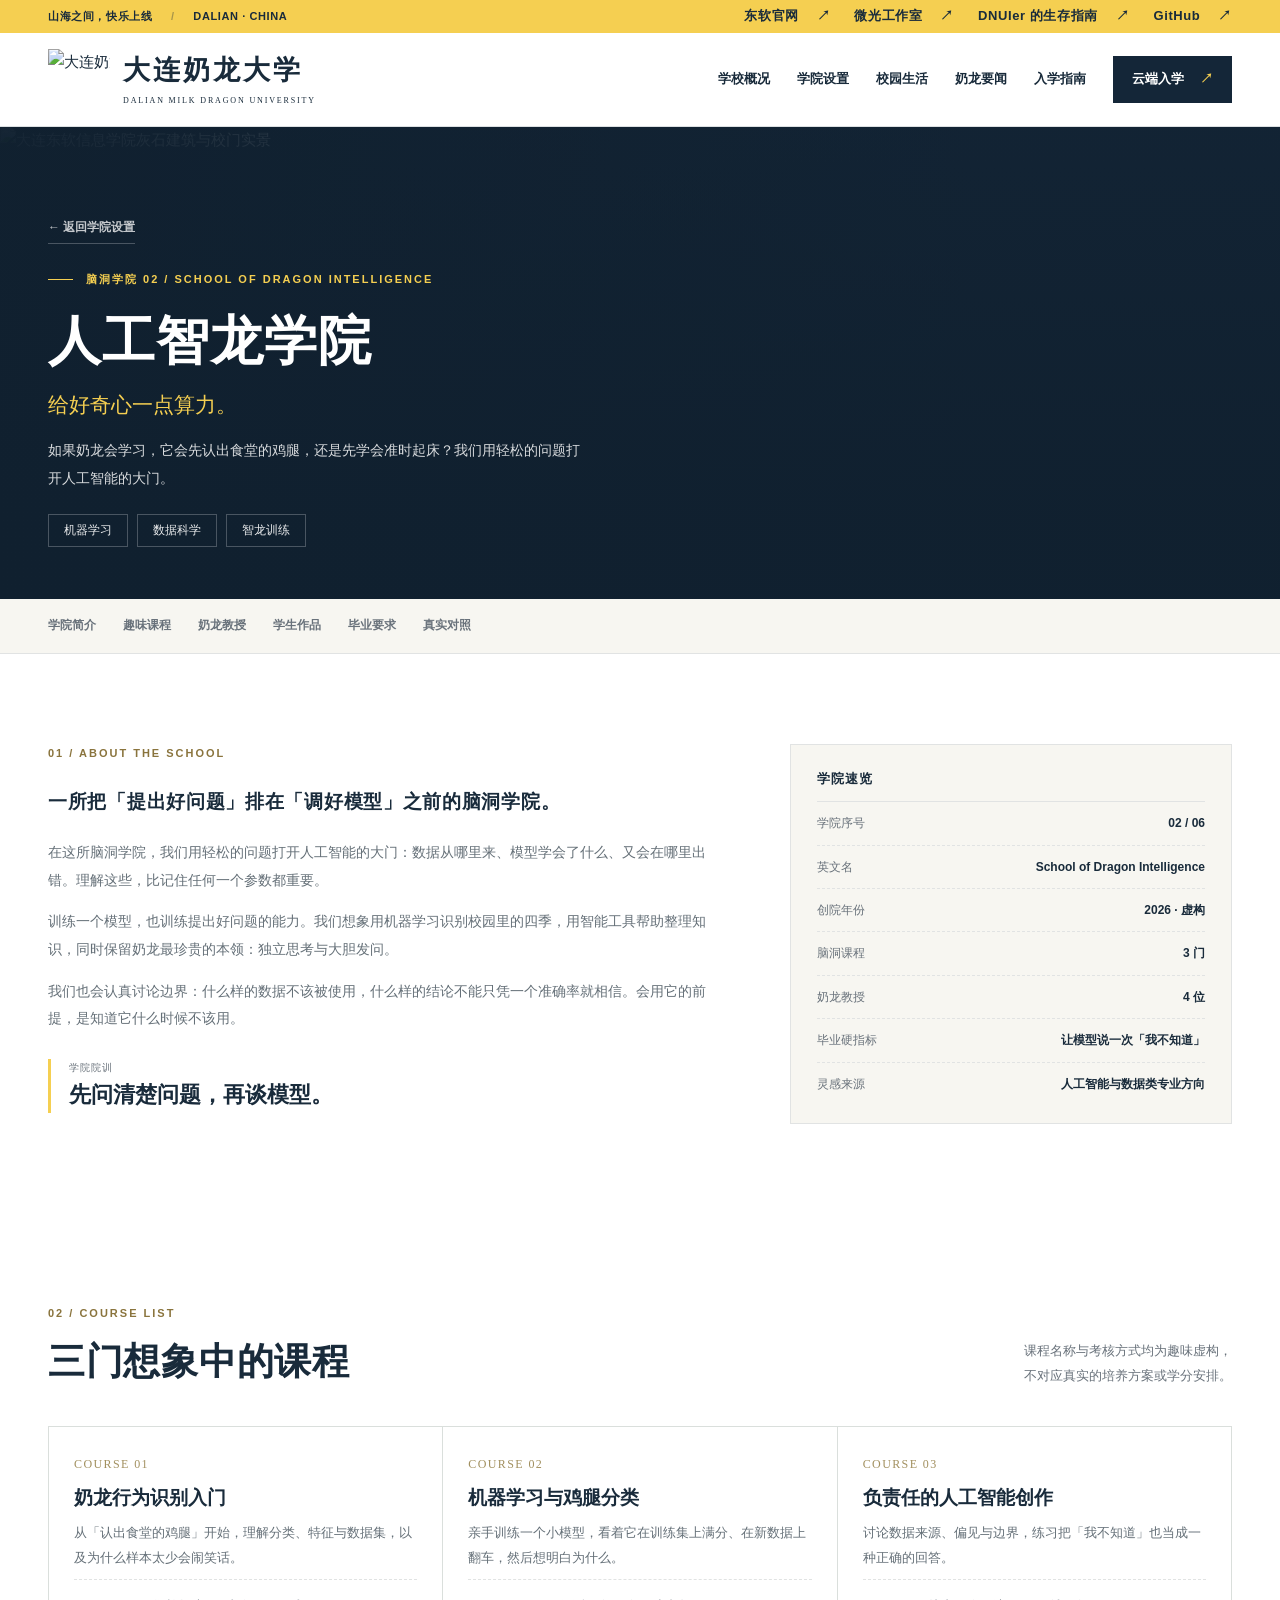
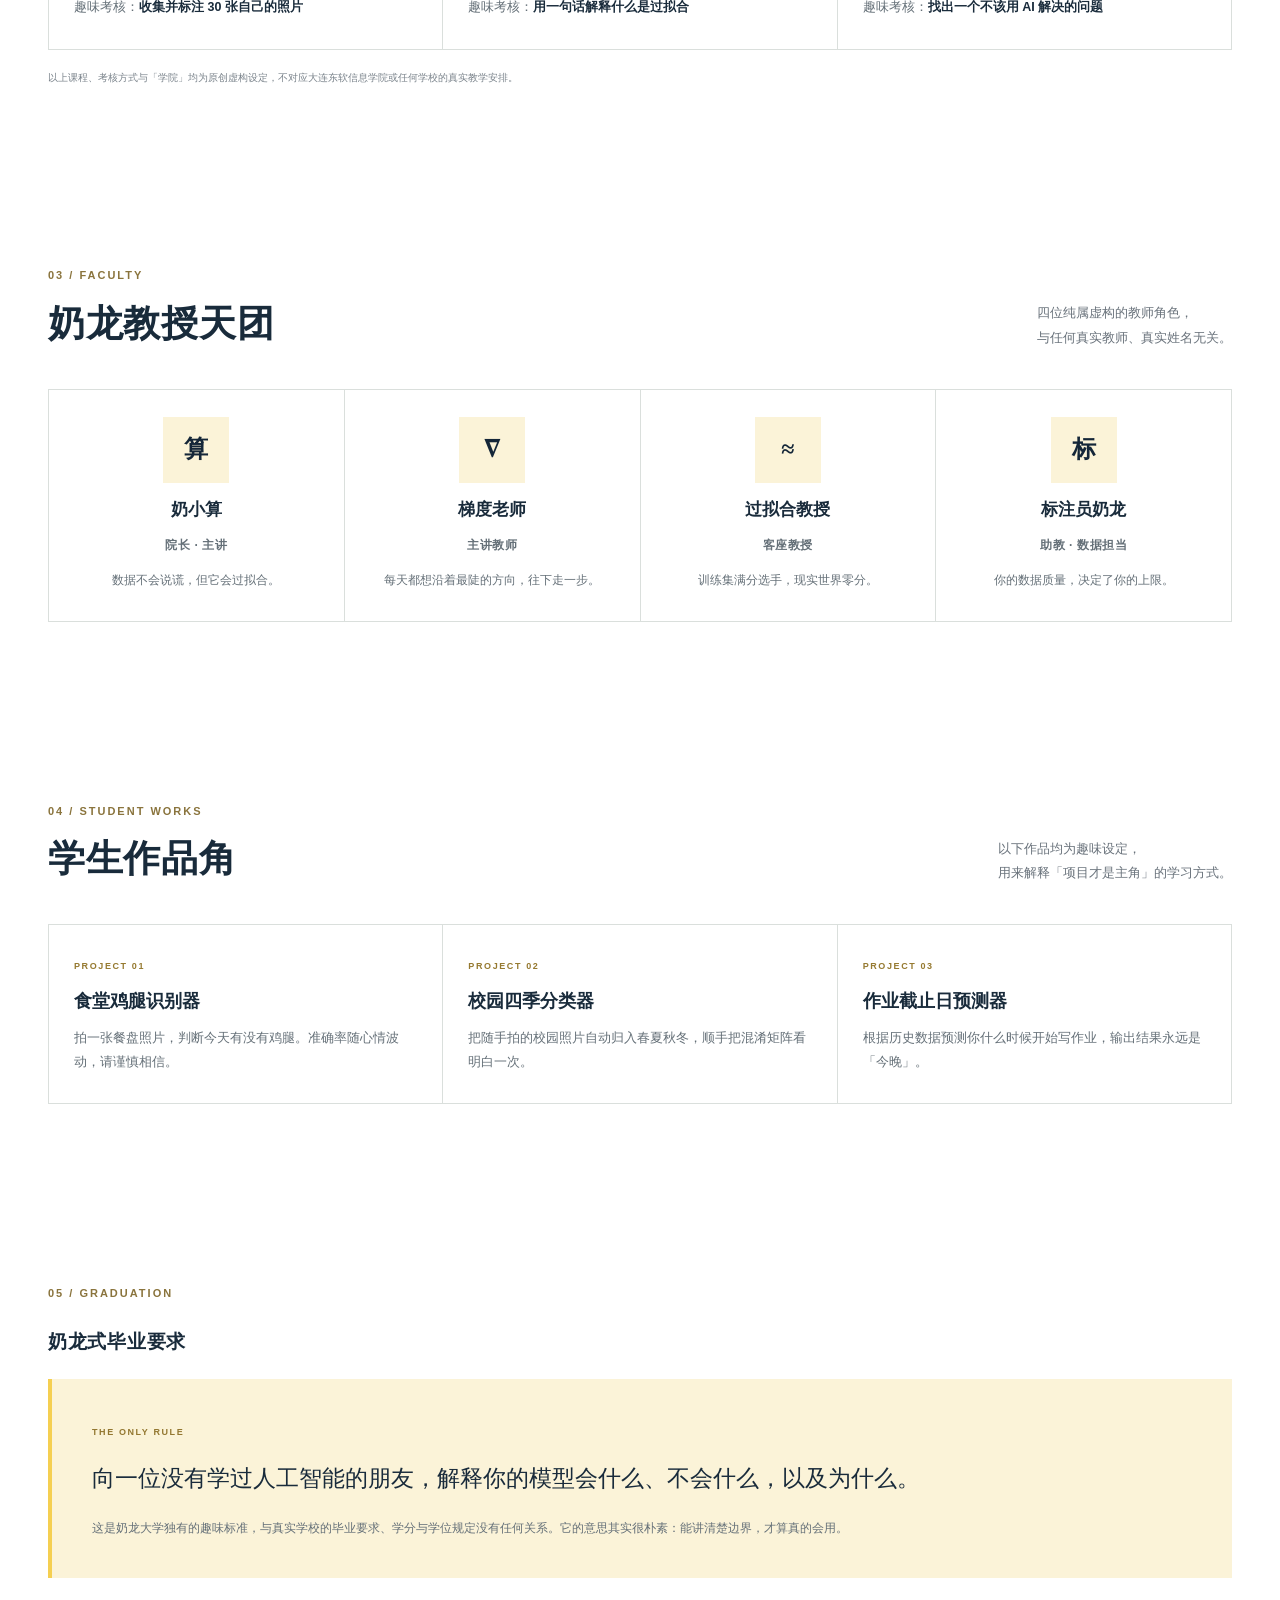
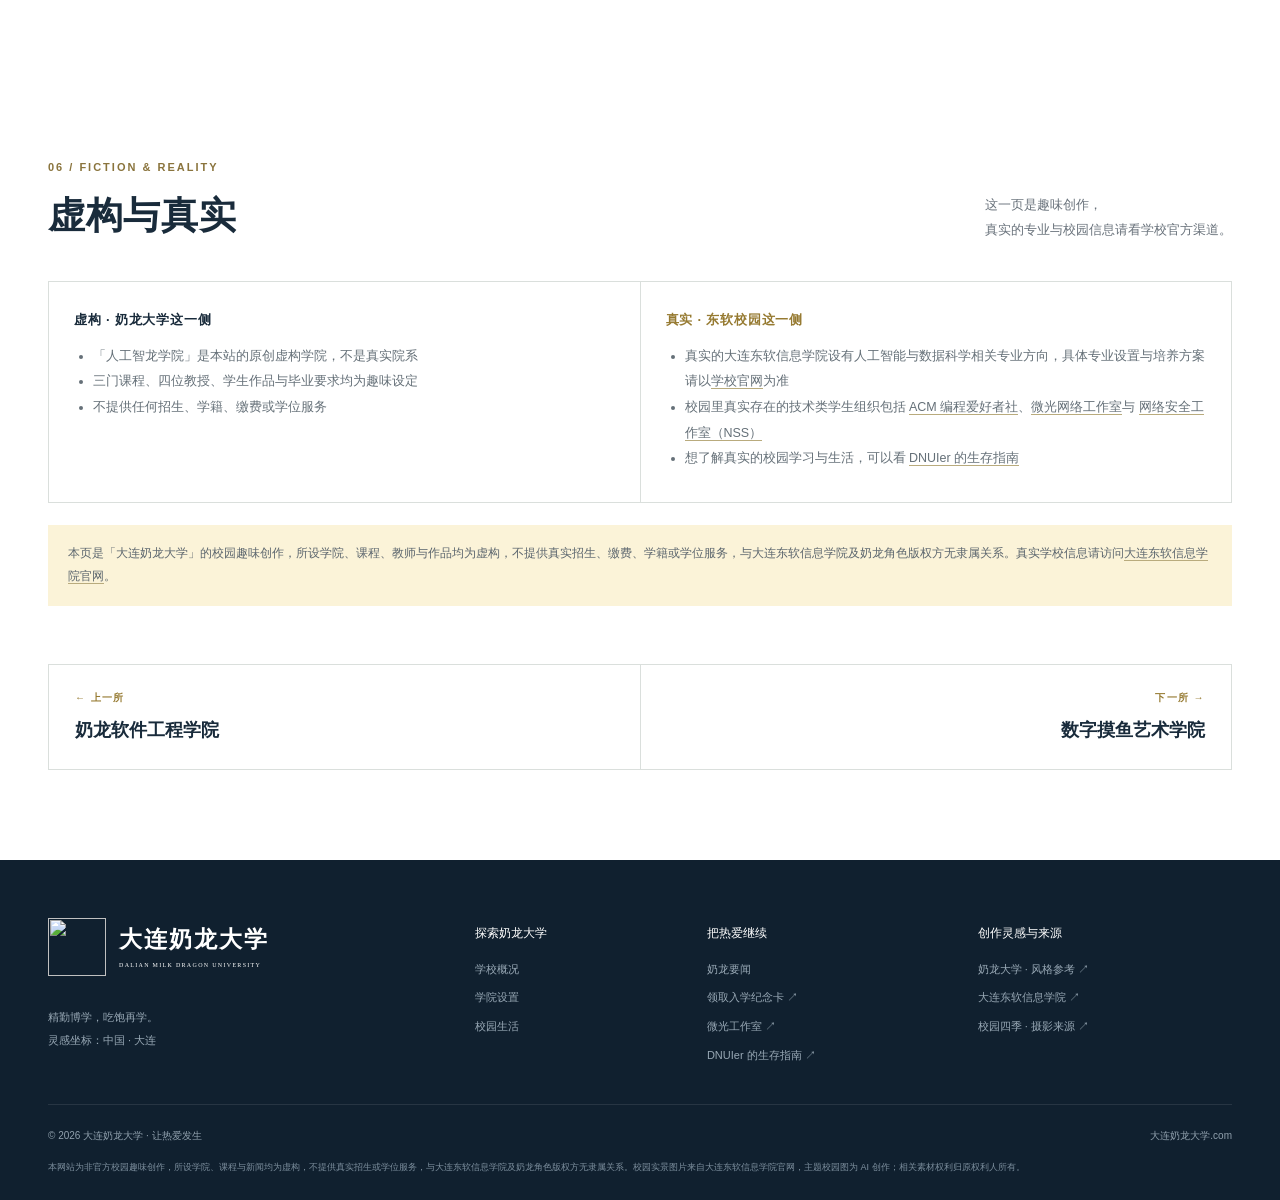
==== commit 4737813c: "Merge 26af2549a1a6a9deedbfdeca9afb435f74c6c04d into 40d638a2d2ecd57231e41bf00208ca8f3bccf29f" ====
--- a/colleges/ai.html
+++ b/colleges/ai.html
@@ -12,8 +12,13 @@
   <meta property="og:image" content="https://xn--pssa0vz4e155inzt.com/assets/campus-overview.webp">
   <meta property="og:type" content="website">
   <meta property="og:locale" content="zh_CN">
+<meta property="og:site_name" content="大连奶龙大学">
+<meta name="twitter:card" content="summary_large_image">
+<meta name="twitter:title" content="人工智龙学院 · 大连奶龙大学">
+<meta name="twitter:description" content="给好奇心一点算力。研究人工智能，顺便预测今天食堂吃什么。">
+<meta name="twitter:image" content="https://xn--pssa0vz4e155inzt.com/assets/campus-overview.webp">
   <link rel="icon" href="../assets/seal.svg" type="image/svg+xml">
-  <link rel="stylesheet" href="../styles.css?v=7">
+  <link rel="stylesheet" href="../styles.css?v=6">
   <script src="../app.js?v=2" defer></script>
 </head>
 <body>
@@ -23,7 +28,7 @@
   <div class="container header-inner">
     <a class="brand" href="../index.html" aria-label="大连奶龙大学首页"><img src="../assets/seal.svg" width="62" height="62" alt="大连奶龙大学趣味校徽"><span><strong>大连奶龙大学</strong><small>DALIAN MILK DRAGON UNIVERSITY</small></span></a>
     <button id="menu-toggle" class="menu-toggle" aria-label="打开导航菜单" aria-controls="site-nav" aria-expanded="false"><span></span><span></span><span></span></button>
-    <nav id="site-nav" aria-label="主导航"><a href="../index.html#about">学校概况</a><a href="../index.html#colleges">学院设置</a><a href="../index.html#campus">校园生活</a><a href="../index.html#news">奶龙要闻</a><a href="../index.html#join">入学指南</a><a href="../clubs.html">真实社团</a><button class="nav-apply" data-enroll>云端入学 <span aria-hidden="true">↗</span></button></nav>
+    <nav id="site-nav" aria-label="主导航"><a href="../index.html#about">学校概况</a><a href="../index.html#colleges">学院设置</a><a href="../index.html#campus">校园生活</a><a href="../index.html#news">奶龙要闻</a><a href="../index.html#join">入学指南</a><button class="nav-apply" data-enroll>云端入学 <span aria-hidden="true">↗</span></button></nav>
   </div>
 </header>
 <main id="main">
@@ -107,7 +112,7 @@
     <nav class="college-pager" aria-label="学院导航"><a href="code.html"><span>← 上一所</span><strong>奶龙软件工程学院</strong></a><a class="is-next" href="design.html"><span>下一所 →</span><strong>数字摸鱼艺术学院</strong></a></nav>
   </div></section>
 </main>
-<footer class="site-footer"><div class="container"><div class="footer-main"><div><a class="brand footer-brand" href="../index.html"><img src="../assets/seal.svg" width="58" height="58" alt=""><span><strong>大连奶龙大学</strong><small>DALIAN MILK DRAGON UNIVERSITY</small></span></a><p>精勤博学，吃饱再学。<br>灵感坐标：中国 · 大连</p></div><div><h3>探索奶龙大学</h3><a href="../index.html#about">学校概况</a><a href="../index.html#colleges">学院设置</a><a href="../index.html#campus">校园生活</a><a href="../clubs.html">真实社团</a></div><div><h3>把热爱继续</h3><a href="../index.html#news">奶龙要闻</a><button data-enroll>领取入学纪念卡 ↗</button><a href="https://shimmer.neusoft.edu.cn/" target="_blank" rel="noopener noreferrer">微光工作室 ↗</a><a href="https://survive.dnui.cc/" target="_blank" rel="noopener noreferrer">DNUIer 的生存指南 ↗</a></div><div><h3>创作灵感与来源</h3><a href="https://www.milkdragonuniversity.me/" target="_blank" rel="noopener noreferrer">奶龙大学 · 风格参考 ↗</a><a href="https://www.neusoft.edu.cn/" target="_blank" rel="noopener noreferrer">大连东软信息学院 ↗</a><a href="https://www.neusoft.edu.cn/html/1074/" target="_blank" rel="noopener noreferrer">校园四季 · 摄影来源 ↗</a></div></div><div class="footer-bottom"><span>© 2026 大连奶龙大学 · 让热爱发生</span><span>大连奶龙大学.com</span></div><p class="disclaimer">本网站为非官方校园趣味创作，所设学院、课程与新闻均为虚构，不提供真实招生或学位服务，与大连东软信息学院及奶龙角色版权方无隶属关系。校园实景图片来自大连东软信息学院官网，主题校园图为 AI 创作；相关素材权利归原权利人所有。</p></div></footer>
+<footer class="site-footer"><div class="container"><div class="footer-main"><div><a class="brand footer-brand" href="../index.html"><img src="../assets/seal.svg" width="58" height="58" alt=""><span><strong>大连奶龙大学</strong><small>DALIAN MILK DRAGON UNIVERSITY</small></span></a><p>精勤博学，吃饱再学。<br>灵感坐标：中国 · 大连</p></div><div><h3>探索奶龙大学</h3><a href="../index.html#about">学校概况</a><a href="../index.html#colleges">学院设置</a><a href="../index.html#campus">校园生活</a></div><div><h3>把热爱继续</h3><a href="../index.html#news">奶龙要闻</a><button data-enroll>领取入学纪念卡 ↗</button><a href="https://shimmer.neusoft.edu.cn/" target="_blank" rel="noopener noreferrer">微光工作室 ↗</a><a href="https://survive.dnui.cc/" target="_blank" rel="noopener noreferrer">DNUIer 的生存指南 ↗</a></div><div><h3>创作灵感与来源</h3><a href="https://www.milkdragonuniversity.me/" target="_blank" rel="noopener noreferrer">奶龙大学 · 风格参考 ↗</a><a href="https://www.neusoft.edu.cn/" target="_blank" rel="noopener noreferrer">大连东软信息学院 ↗</a><a href="https://www.neusoft.edu.cn/html/1074/" target="_blank" rel="noopener noreferrer">校园四季 · 摄影来源 ↗</a></div></div><div class="footer-bottom"><span>© 2026 大连奶龙大学 · 让热爱发生</span><span>大连奶龙大学.com</span></div><p class="disclaimer">本网站为非官方校园趣味创作，所设学院、课程与新闻均为虚构，不提供真实招生或学位服务，与大连东软信息学院及奶龙角色版权方无隶属关系。校园实景图片来自大连东软信息学院官网，主题校园图为 AI 创作；相关素材权利归原权利人所有。</p></div></footer>
 <button id="back-to-top" class="back-to-top" aria-label="回到顶部">↑</button>
 <dialog id="enroll-dialog" class="site-dialog enroll-dialog" aria-labelledby="enroll-title"><button type="button" class="dialog-close" data-close aria-label="关闭入学纪念卡">×</button><p class="dialog-eyebrow">A WARM WELCOME TO DMDU</p><h2 id="enroll-title" class="dialog-title">你好，未来的奶龙同学。</h2><form id="enroll-form"><p class="dialog-description">给快乐一点仪式感。填一个昵称，领取你的专属纪念卡。</p><label for="student-name">你的昵称</label><input id="student-name" name="nickname" maxlength="12" placeholder="例如：今天不写 Bug" required autocomplete="off"><label for="student-college">选择你的脑洞学院</label><select id="student-college" name="college" required><option value="" disabled selected>哪一种热爱，最像你？</option><option value="code">奶龙软件工程学院</option><option value="ai">人工智龙学院</option><option value="design">数字摸鱼艺术学院</option><option value="business">零食数字商学院</option><option value="language">龙语国际交流学院</option><option value="health">健康午睡科技学院</option></select><label class="consent-label"><input id="fun-consent" type="checkbox" required><span>我知道这是一张趣味纪念卡，不是真实录取凭证。</span></label><button class="button button-yellow" type="submit">生成我的纪念卡 <span>↗</span></button><p class="form-note">只在当前浏览器生成，不上传或保存你的昵称。</p></form><div id="enroll-result" hidden><div class="result-card"><img src="../assets/seal.svg" width="66" height="66" alt="大连奶龙大学校徽"><p>大连奶龙大学 · 入学纪念卡</p><h3 id="card-name"></h3><p>欢迎加入 <strong id="card-college"></strong></p><p class="result-card-meta"><span id="card-id"></span><span id="card-date"></span></p><small>校园趣味纪念卡 · 非录取凭证</small></div><div class="result-actions"><button id="download-card" type="button" class="button button-yellow">下载纪念卡 ↓</button><button id="enroll-reset" type="button" class="button button-plain">再做一张</button></div></div></dialog>
 </body>
